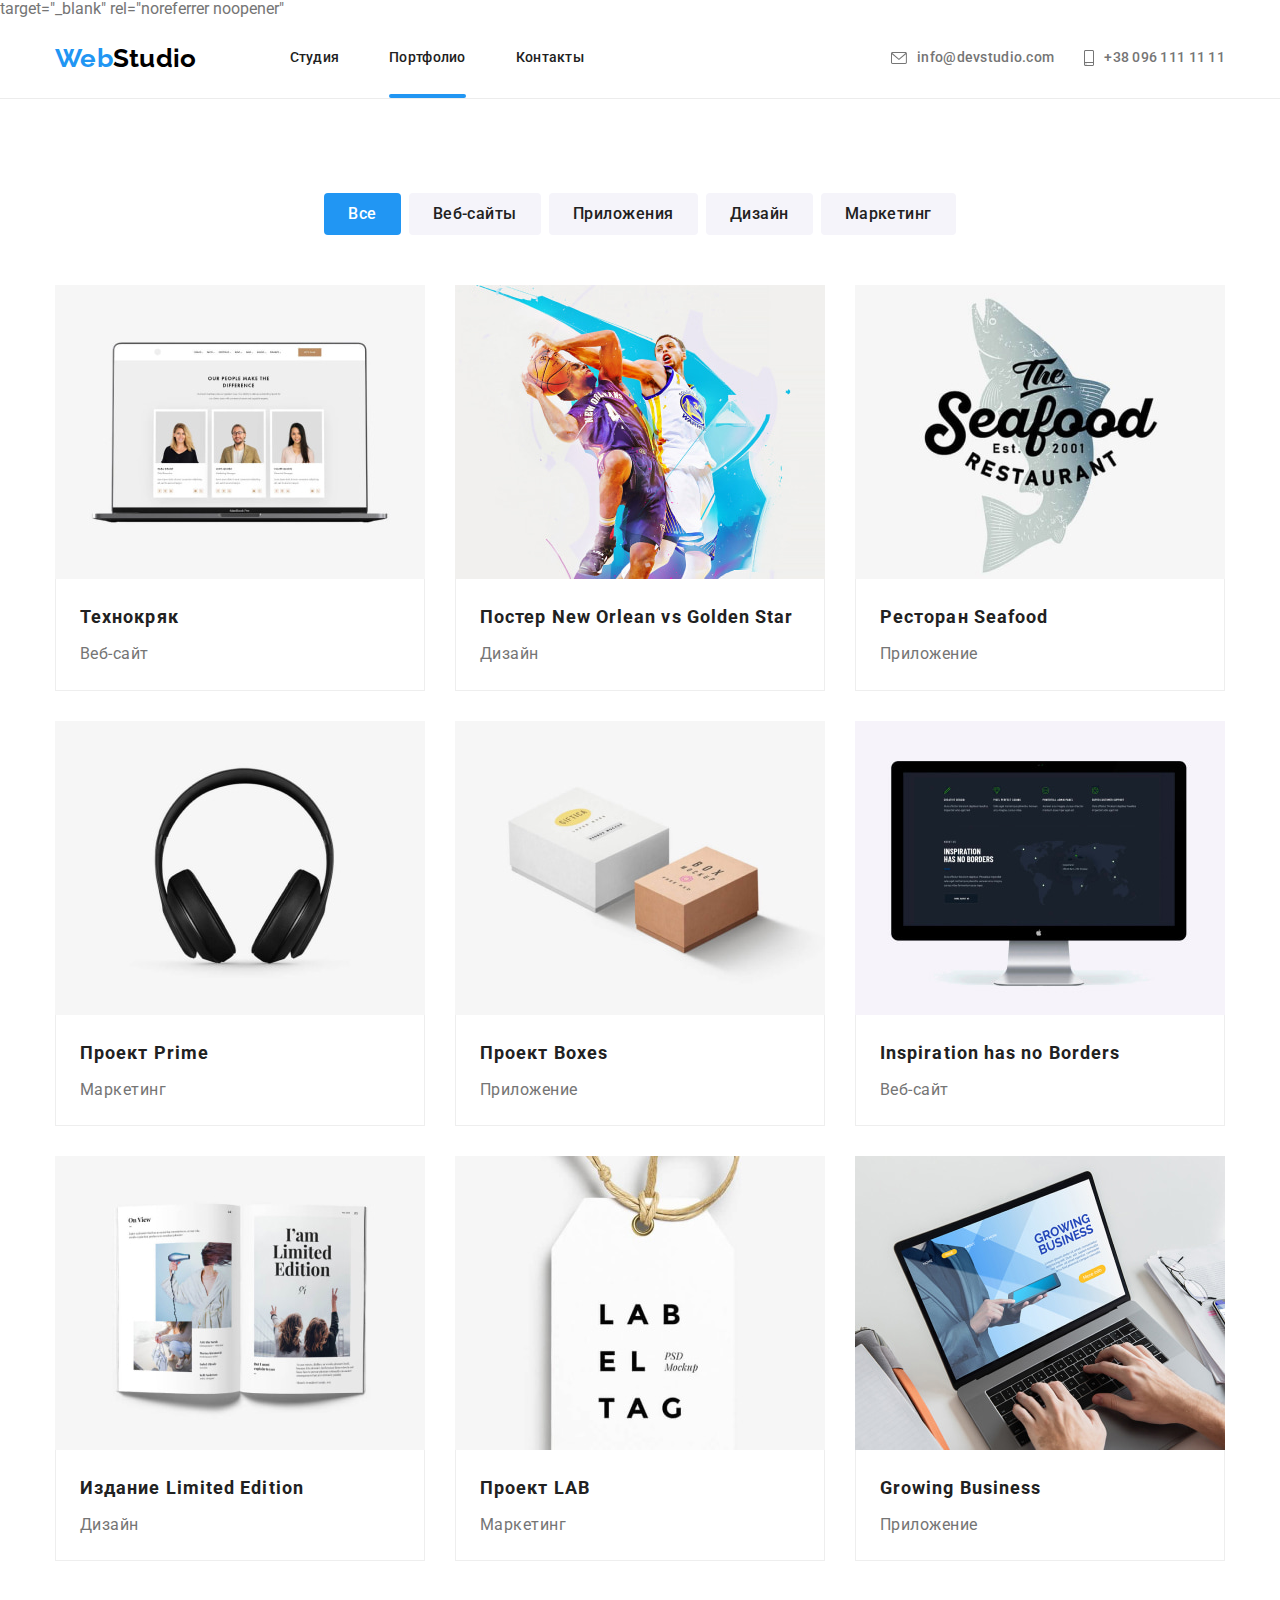
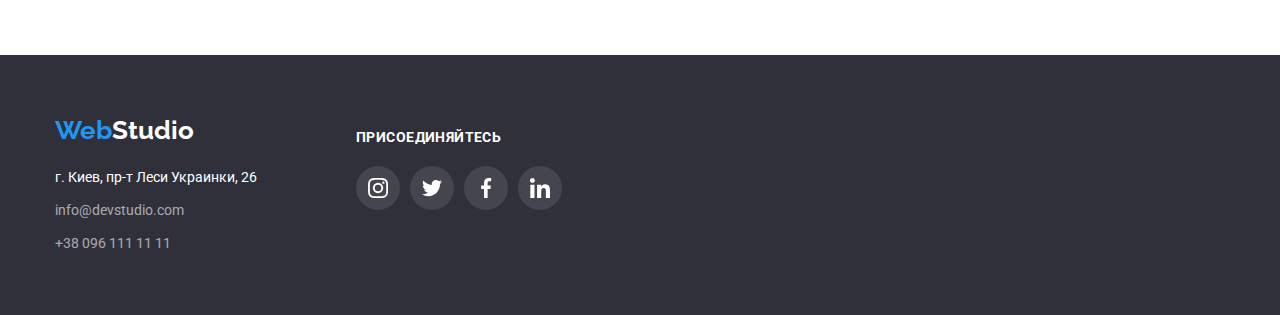
==== portfolio.html @ 1ba69fd7 "add materiall" ====
<!DOCTYPE html>
<html lang="ru">
target="_blank" rel="noreferrer noopener"

<head>
    <meta charset="UTF-8">
    <meta http-equiv="X-UA-Compatible" content="IE=edge">
    <meta name="viewport" content="width=device-width, initial-scale=1.0">
    <title>Portfolio</title>

    <link rel="preconnect" href="https://fonts.googleapis.com">
    <link rel="preconnect" href="https://fonts.gstatic.com" crossorigin>
    <link
        href="https://fonts.googleapis.com/css2?family=Raleway:wght@700&family=Roboto:wght@400;500;700;900&display=swap"
        rel="stylesheet">
    <link rel="stylesheet" href="https://cdnjs.cloudflare.com/ajax/libs/modern-normalize/1.1.0/modern-normalize.css"
        integrity="sha512-Y0MM+V6ymRKN2zStTqzQ227DWhhp4Mzdo6gnlRnuaNCbc+YN/ZH0sBCLTM4M0oSy9c9VKiCvd4Jk44aCLrNS5Q=="
        crossorigin="anonymous" referrerpolicy="no-referrer" />
    <link rel="stylesheet" href="./css/styles.css">
</head>

<body>

    <header class="head-site">
        <div class="head-cont container">
            <!-- section navigate -->
            <nav class="navigation">
                <a href="./index.html" lang="en" class="logo head-logo"><span class="web-logo">Web</span>Studio</a>
                <ul class="nav-list">
                    <li class="item"><a href="./index.html" class="nav-link">Студия</a></li>
                    <li class="item"><a href="./portfolio.html" class="nav-link current">Портфолио</a></li>
                    <li class="item"><a href="#" class="nav-link">Контакты</a></li>
                </ul>
            </nav>
            <ul class="connect">
                <li class="item">
                    <a href="mailto:info@devstudio.com" class="conn-link">
                        <svg class="i-email" width="16" height="12">
                            <use href="./images/icon.svg#icon-envelope"></use>
                        </svg>

                        info@devstudio.com
                    </a>
                </li>
                <li class="item">
                    <a href="tel:+380961111111" class="conn-link">
                        <svg class="i-smart" width="10" height="16">
                            <use href="./images/icon.svg#icon-smartphone"></use>
                        </svg>

                        +38 096 111 11 11
                    </a>
                </li>
            </ul>
        </div>
    </header>
    <main>
        <h1 class="visually-hidden">Портфолио WebStudio</h1>
        <!-- section filter button -->
        <section class="portfolio section">
            <div class="container">
                <h2 class="visually-hidden">Список наших услуг</h2>
                <ul class="filter">
                    <li class="filter-item"><button type="button" class="filter-button button btn-current">Все</button>
                    </li>
                    <li class="filter-item"><button type="button" class="filter-button button">Веб-сайты</button></li>
                    <li class="filter-item"><button type="button" class="filter-button button">Приложения</button></li>
                    <li class="filter-item"><button type="button" class="filter-button button">Дизайн</button></li>
                    <li class="filter-item"><button type="button" class="filter-button button">Маркетинг</button></li>
                </ul>

                <!-- section Portfolio -->

                <h2 class="visually-hidden">Наши работы</h2>
                <ul class="port-list">
                    <li class="port-item">
                        <a href="#" class="port-link">
                            <div class="port-text-position">
                                <img src="./images/portfolio1.jpg" alt="Ноутбук с карточками" width="370">
                                <p class="port-text-item">Ресурс предлагает комплексные предложения с разным уровнем
                                    функционала и сервисов. Все это позволит посетителю получить
                                    исчерпывающие сведения о компании или частном лице.</p>
                            </div>

                            <div class="port-wraper">
                                <h3 class="port-title">Технокряк</h3>
                                <p class="port-text">Веб-сайт</p>
                            </div>
                        </a>
                    </li>
                    <li class="port-item">
                        <a href="#" class="port-link">
                            <div class="port-text-position">
                                <img src="./images/portfolio2.jpg" alt="Баскетболисты" width="370">
                                <p class="port-text-item">Lorem ipsum dolor sit amet consectetur, adipisicing elit.
                                    Numquam quod inventore placeat atque, beatae dolores error ab non unde impedit
                                    corrupti laborum quaerat nisi quidem sint! Asperiores.</p>
                            </div>

                            <div class="port-wraper">
                                <h3 class="port-title">Постер New Orlean vs Golden Star</h3>
                                <p class="port-text">Дизайн</p>
                            </div>
                        </a>
                    </li>
                    <li class="port-item">
                        <a href="#" class="port-link">
                            <div class="port-text-position">
                                <img src="./images/portfolio3.jpg" alt="Логотип Ресторан Seafood" width="370">
                                <p class="port-text-item">Lorem ipsum dolor sit amet consectetur adipisicing elit.
                                    Voluptatum neque iste, quam possimus tempore ipsum laborum nisi repellendus ea
                                    maiores laudantium?</p>
                            </div>

                            <div class="port-wraper">
                                <h3 class="port-title">Ресторан Seafood</h3>
                                <p class="port-text">Приложение</p>
                            </div>
                        </a>
                    </li>
                    <li class="port-item">
                        <a href="#" class="port-link">
                            <div class="port-text-position">
                                <img src="./images/portfolio4.jpg" alt="Наушники" width="370">
                                <p class="port-text-item">Lorem ipsum dolor sit amet consectetur adipisicing elit.
                                    Repellendus nobis quia culpa, vero fugit nam delectus quasi suscipit aspernatur quo,
                                    iure at? In?</p>
                            </div>

                            <div class="port-wraper">
                                <h3 class="port-title">Проект Prime</h3>
                                <p class="port-text">Маркетинг</p>
                            </div>
                        </a>
                    </li>
                    <li class="port-item">
                        <a href="#" class="port-link">
                            <div class="port-text-position">
                                <img src="./images/portfolio5.jpg" alt="Коробки" width="370">
                                <p class="port-text-item">Lorem ipsum dolor sit, amet consectetur adipisicing elit.
                                    Labore perspiciatis perferendis beatae quidem eveniet asperiores..</p>
                            </div>

                            <div class="port-wraper">
                                <h3 class="port-title">Проект Boxes</h3>
                                <p class="port-text">Приложение</p>
                            </div>
                        </a>
                    </li>
                    <li class="port-item">
                        <a href="#" class="port-link">
                            <div class="port-text-position">
                                <img src="./images/portfolio6.jpg" alt="Монитор" width="370">
                                <p class="port-text-item">Lorem ipsum dolor sit amet consectetur adipisicing elit.
                                    Inventore doloribus modi debitis repellat eum, facilis reprehenderit, cupiditate
                                    illo est culpa, voluptate similique!</p>
                            </div>

                            <div class="port-wraper">
                                <h3 class="port-title">Inspiration has no Borders</h3>
                                <p class="port-text">Веб-сайт</p>
                            </div>
                        </a>
                    </li>
                    <li class="port-item">
                        <a href="#" class="port-link">
                            <div class="port-text-position">
                                <img src="./images/portfolio7.jpg" alt="Разворот журнала" width="370">
                                <p class="port-text-item">Lorem ipsum dolor, sit amet consectetur adipisicing elit.
                                    Incidunt molestiae porro ut numquam ea! Qui aut nulla dolorum eligendi eum?.</p>
                            </div>

                            <div class="port-wraper">
                                <h3 class="port-title">Издание Limited Edition</h3>
                                <p class="port-text">Дизайн</p>
                            </div>
                        </a>
                    </li>
                    <li class="port-item">
                        <a href="#" class="port-link">
                            <div class="port-text-position">
                                <img src="./images/portfolio8.jpg" alt="Ярлык с надписью " width="370">
                                <p class="port-text-item">Lorem, ipsum dolor sit amet consectetur adipisicing elit.
                                    Dolorum impedit aliquid officiis numquam magnam facere maiores eaque. Modi eum
                                    laborum dolores nam itaque tempora aspernatur.</p>
                            </div>

                            <div class="port-wraper">
                                <h3 class="port-title">Проект LAB</h3>
                                <p class="port-text">Маркетинг</p>
                            </div>
                        </a>
                    </li>
                    <li class="port-item">
                        <a href="#" class="port-link">
                            <div class="port-text-position">
                                <img src="./images/portfolio9.jpg" alt="Руки человека на клавиатуре ноутбука"
                                    width="370">
                                <p class="port-text-item">Lorem ipsum dolor sit amet consectetur adipisicing elit.
                                    Obcaecati, a quas dicta repudiandae consequuntur expedita possimus ratione eaque
                                    placeat deserunt sit repellat id dolore unde, provident fugiat, iusto quisquam illo!
                                </p>
                            </div>


                            <div class="port-wraper">
                                <h3 class="port-title">Growing Business</h3>
                                <p class="port-text">Приложение</p>
                            </div>
                        </a>
                    </li>
                </ul>
            </div>
        </section>
    </main>
    <footer class="footer">
        <div class="container">
            <!-- section contacts -->
            <div class="primary-fsection">
                <a href="./index.html" lang="en" class="logo footer-logo"><span class="web-logo">Web</span>Studio</a>
                <address class="address">
                    <ul class="footer-list">
                        <li class="footer-item"><a href="https://goo.gl/maps/28opbv9EyFsikmQ97" target="_blank"
                                rel="noreferrer noopener" class="footer-contacts"><span class="address-color">г. Киев,
                                    пр-т Леси Украинки, 26</span></a></li>
                        <li class="footer-item"><a href="mailto:info@devstudio.com"
                                class="footer-contacts">info@devstudio.com</a></li>
                        <li class="footer-item"><a href="tel:+380961111111" class="footer-contacts">+38 096 111 11
                                11</a>
                        </li>
                    </ul>
                </address>
            </div>
            <div class="second-fsection">
                <h2 class="footer-title">присоединяйтесь</h2>
                <ul class="footer-social">
                    <li class="fsocial-list">
                        <a href="https://www.instagram.com" target="_blank" rel="noreferrer noopener"
                            class="fsocial-link">
                            <svg class="fsocial-icon" width="20" height="20">
                                <use href="./images/icon.svg#icon-instagram-2"></use>
                            </svg>
                        </a>
                    </li>
                    <li class="fsocial-list">
                        <a href="https://twitter.com" target="_blank" rel="noreferrer noopener" class="fsocial-link">
                            <svg class="fsocial-icon" width="20" height="20">
                                <use href="./images/icon.svg#icon-twitter-1"></use>
                            </svg>
                        </a>
                    </li>
                    <li class="fsocial-list">
                        <a href="https://www.facebook.com/" target="_blank" rel="noreferrer noopener"
                            class="fsocial-link">
                            <svg class="fsocial-icon" width="20" height="20">
                                <use href="./images/icon.svg#icon-facebook-1"></use>
                            </svg>
                        </a>
                    </li>
                    <li class="fsocial-list">
                        <a href="https://linkedin.com" target="_blank" rel="noreferrer noopener" class="fsocial-link">
                            <svg class="fsocial-icon" width="20" height="20">
                                <use href="./images/icon.svg#icon-linkedin-1"></use>
                            </svg>
                        </a>
                    </li>
                </ul>
            </div>
        </div>
    </footer>
    <script src="./js/modal.js"></script>
</body>

</html>
---- css/styles.css ----
:root {
  --logo-text-font: 'Raleway', sans-serif;
  --primary-font: 'Roboto', sans-serif;

  --primary-letter-spacing: 0.03em;

  --portfolio-bgc-hover: rgba(33, 150, 243, 0.9);
  --nohover-navlink-color: #212121;
  --hover-cont-link: #2196f3;
  --primary-text-color: #757575;
  --communication-color: rgba(255, 255, 255, 0.6);
  --button-text-color: #ffffff;
  --title-text-color: #212121;
  --accent-bg-color: #ffffff;
  --hero-bg-color: #c4c4c4;

  --team-section-bgcolor: #f5f4fa;
  --team-social-link: #afb1b8;
  --team-social-link-hover: #ffffff;
  --team-soc-bg-hover: #2196f3;

  --customers-color: #afb1b8;
  --customers-hover-color: #2196f3;

  --footer-title: #ffffff;
  --fsocial-icon-color: #ffffff;
  --fsocial-link-hover: #2196f3;
  --text-color-white: #ffffff;

  --backdrop-bgc: rgba(0, 0, 0, 0.2);
  --white-bgc: #ffffff;

  --card-set-gap: 30px;

  --animation-transition: 250ms cubic-bezier(0.4, 0, 0.2, 1);
}
/* Глобальные стили */
h1,
h2,
h3,
h4,
h5,
h6,
p,
ul {
  margin: 0;
  padding: 0;
}
img {
  display: block;
  max-width: 100%;
}
body {
  background-color: var(--accent-bg-color);
  font-family: var(--primary-font);
  color: var(--primary-text-color);
}
a {
  text-decoration: none;
}
li {
  list-style: none;
}
.title-section {
  font-weight: 700;
  font-size: 36px;
  line-height: 1.17;
  text-align: center;
  letter-spacing: var(--primary-letter-spacing);
}
.button {
  font-family: inherit;
  cursor: pointer;
  border-color: transparent;
  border-radius: 4px;
}
.container {
  width: 1200px;
  margin: 0 auto;

  padding-left: 15px;
  padding-right: 15px;
}
.section {
  padding-top: 94px;
  padding-bottom: 94px;
}
/* :hover,
:focus {
  transition: var(--animation-transition);
} */

/* Скрытый заголовок h2 */
.visually-hidden {
  position: absolute;
  width: 1px;
  height: 1px;
  margin: -1px;
  border: 0;
  padding: 0;

  white-space: nowrap;
  clip-path: inset(100%);
  clip: rect(0 0 0 0);
  overflow: hidden;
}
/* Подсвечивание текущей страницы */
.current:visited {
  color: var(--hover-cont-link);
}

/* Стили шапки */
.head-site {
  font-weight: 500;
  font-size: 14px;
  line-height: 1.14;
  letter-spacing: 0.02em;
  border-bottom: 1px solid #ececec;
}
.head-cont {
  min-height: 80px;
  display: flex;
  justify-content: space-between;
  align-items: center;
}
/* Лого */
.logo {
  font-family: var(--logo-text-font);
  font-weight: 700;
  font-size: 26px;
  line-height: 1.19;
}
.web-logo {
  color: #2196f3;
}
.head-logo {
  color: #000000;
}
.footer-logo {
  color: #ffffff;
}
/* Секция навигации */
.navigation {
  display: flex;
  align-items: center;
}
.nav-list {
  display: flex;
  margin-left: 93px;
}
.nav-list .item + .item {
  margin-left: 50px;
}

.nav-link {
  display: block;
  padding-top: 32px;
  padding-bottom: 32px;
  font-weight: 500;
  font-size: 14px;
  line-height: 1.14;
  letter-spacing: 0.02em;
  color: var(--nohover-navlink-color);
  transition: color var(--animation-transition);
}

.nav-link:hover,
.nav-link:focus {
  color: var(--hover-cont-link);
  transition: color var(--animation-transition);
}
.item {
  position: relative;
}
.nav-link.current::after {
  position: absolute;
  content: '';
  display: block;
  left: 0;
  bottom: 0;
  width: 100%;
  height: 4px;
  background-color: var(--hover-cont-link);
  border-radius: 2px;
}
/* Обратная связь с разработчиками */
.connect {
  display: flex;
}
.connect .item + .item {
  margin-left: 30px;
}
.conn-link {
  display: flex;
  align-items: center;
  padding-top: 32px;
  padding-bottom: 32px;
  color: var(--primary-text-color);
  transition: color var(--animation-transition);
}
.conn-link:hover,
.conn-link:focus {
  color: var(--hover-cont-link);
  transition: color var(--animation-transition);
}
.i-email,
.i-smart {
  fill: currentColor;
  margin-right: 10px;
}
/* Секция подвал сайта */
.footer {
  background-color: #2f303a;
  padding-top: 60px;
  padding-bottom: 60px;
}
.footer .container {
  display: flex;
}
.address {
  font-style: normal;
  font-size: 14px;
  line-height: 1.71;
  color: #ffffff;
  margin-top: 20px;
}
.address-color {
  color: #ffffff;
}
.footer-item + .footer-item {
  margin-top: 9px;
}
.footer-contacts {
  color: var(--communication-color);
  transition: color var(--animation-transition);
}
.footer-contacts:hover,
.footer-contacts:focus {
  color: var(--hover-cont-link);
  transition: color var(--animation-transition);
}
.address-color:hover,
.address-color:focus {
  color: var(--hover-cont-link);
  transition: color var(--animation-transition);
}
.primary-fsection {
  min-width: 231px;
}
.second-fsection {
  margin-left: 70px;
  padding-top: 15px;
}
.footer-title {
  font-family: var(--primary-font);
  font-weight: 700;
  font-size: 14px;
  line-height: 1.14;
  letter-spacing: var(--primary-letter-spacing);
  text-transform: uppercase;
  color: var(--footer-title);
  margin-bottom: 20px;
}

.footer-social {
  display: flex;
}
.fsocial-list:nth-child(n + 2) {
  margin-left: 10px;
}
.fsocial-link {
  display: flex;
  align-items: center;
  justify-content: center;
  width: 44px;
  height: 44px;
  border-radius: 50%;
  background: rgba(255, 255, 255, 0.1);
  transition: background var(--animation-transition);
}
.fsocial-icon {
  fill: var(--fsocial-icon-color);
}
.fsocial-link:hover,
.fsocial-link:focus {
  background: var(--fsocial-link-hover);
  transition: background var(--animation-transition);
}
/* Модальное окно */
.hero.overlay {
  position: relative;
}
.backdrop {
  position: fixed;
  left: 0;
  top: 0;
  width: 100%;
  height: 100%;
  transition: opacity var(--animation-transition), visibility var(--animation-transition);
  background: var(--backdrop-bgc);
}
.is-hidden {
  visibility: hidden;
  opacity: 0;
  pointer-events: none;
}
.modal {
  position: absolute;
  top: 50%;
  left: 50%;
  transform: translate(-50%, -50%);
  width: 528px;
  height: 581px;
  background: var(--white-bgc);
  box-shadow: 0px 1px 3px rgba(0, 0, 0, 0.12), 0px 1px 1px rgba(0, 0, 0, 0.14),
    0px 2px 1px rgba(0, 0, 0, 0.2);
  border-radius: 4px;
}
.closes {
  position: absolute;
  top: 8px;
  right: 8px;
  display: flex;
  align-items: center;
  justify-content: center;
  width: 30px;
  height: 30px;
  border: 1px solid rgba(0, 0, 0, 0.1);
  border-radius: 50%;
  background: transparent;
  cursor: pointer;
}
.modal-close {
  height: 11px;
  width: 11px;
}

/* Стили отдельных страниц */
/* Секция страницы WebStudio */
/* Секция hero с заказом услуг */
.hero {
  margin: 0 auto;
  max-height: 600px;
  max-width: 1600px;
  padding-top: 200px;
  padding-bottom: 200px;
}
.hero.overlay {
  background-position: center;
  background-size: cover;
  background-repeat: no-repeat;
  background-image: linear-gradient(to right, rgba(47, 48, 58, 0.4), rgba(47, 48, 58, 0.4)),
    url(../images/Hero.jpg);
  background-color: var(--hero-bg-color);
}
.hero .container {
  width: 696px;
  text-align: center;
}

.hero-title {
  text-transform: uppercase;
  font-weight: 900;
  font-size: 44px;
  line-height: 1.36;
  color: #ffffff;
  text-align: center;
}
.primary-button {
  padding: 10px 32px;
  margin-left: auto;
  margin-right: auto;
  margin-top: 30px;
  background: #2196f3;
  font-weight: 700;
  font-size: 16px;
  line-height: 1.9;
  color: var(--button-text-color);
  box-shadow: 0px 3px 1px rgba(0, 0, 0, 0.1), 0px 1px 2px rgba(0, 0, 0, 0.08),
    0px 2px 2px rgba(0, 0, 0, 0.12);
  transition: background var(--animation-transition);
}
.primary-button:hover,
.primary-button:focus {
  background: #188ce8;
  transition: background var(--animation-transition);
}

/* Секция как мы работаем*/
.about.section {
  padding-bottom: 0px;
}
.about-list {
  display: flex;
}
.about-item {
  width: 270px;
}
.about-item + .about-item {
  margin-left: 30px;
}
.about-svg {
  display: flex;
  min-width: 270px;
  min-height: 120px;
  justify-content: center;
  align-items: center;
  background-color: #f5f4fa;
  margin-bottom: 30px;
}
.about-title {
  font-weight: 700;
  font-size: 14px;
  line-height: 1.14;
  letter-spacing: var(--primary-letter-spacing);
  text-transform: uppercase;
  color: var(--title-text-color);
  margin-bottom: 10px;
}
.about-text {
  font-size: 14px;
  line-height: 1.71;
}
/* Секция Чем Мы занимаемся */
/* .service .container {
  text-align: center;
} */
.service-title {
  color: var(--title-text-color);
  margin-bottom: 50px;
}
.service-list {
  display: flex;
}
.service-item + .service-item {
  margin-left: 30px;
}
.service-card {
  position: relative;
}
.position-servise-text {
  position: absolute;
  left: 0;
  bottom: 0;

  display: flex;
  width: 100%;
  padding-top: 27px;
  padding-bottom: 27px;
  justify-content: center;
  align-items: center;
  color: #ffffff;
  background-color: rgba(47, 48, 58, 0.8);
}
.servise-text {
  font-weight: 700;
  font-size: 14px;
  line-height: 1.14;
  text-align: center;
  letter-spacing: var(--primary-letter-spacing);
  text-transform: uppercase;
}
/* Секция Наша команда */
.team {
  text-align: center;
  background-color: var(--team-section-bgcolor);
}
.team-title {
  margin-bottom: 50px;
  color: var(--title-text-color);
}
.team-list {
  display: flex;
}
.team-item {
  background: #ffffff;
  box-shadow: 0px 1px 3px rgba(0, 0, 0, 0.12), 0px 1px 1px rgba(0, 0, 0, 0.14),
    0px 2px 1px rgba(0, 0, 0, 0.2);
  border-radius: 0px 0px 4px 4px;
}
.team-item + .team-item {
  margin-left: 30px;
}
.team-wraper {
  padding-top: 30px;
  padding-bottom: 30px;
}
.team-name {
  font-weight: 500;
  font-size: 16px;
  line-height: 1.19;
  letter-spacing: var(--primary-letter-spacing);
  color: var(--title-text-color);
}
.team-prof {
  font-size: 16px;
  line-height: 1.19;
  text-align: center;
  letter-spacing: var(--primary-letter-spacing);
  margin-top: 10px;
}
/* Team social link */
.team-icon {
  display: flex;
  justify-content: center;
  margin-top: 16px;
}

.icon-list:nth-child(n + 2) {
  margin-left: 10px;
}

.team-link {
  display: flex;
  align-items: center;
  justify-content: center;
  width: 44px;
  height: 44px;
  border-radius: 50%;
  color: var(--team-social-link);
  transition: color var(--animation-transition), background var(--animation-transition);
}

.team-link:hover,
.team-link:focus {
  background-color: var(--team-soc-bg-hover);
  color: var(--team-social-link-hover);
  transition: color var(--animation-transition), background var(--animation-transition);
}
.team-social-icon {
  fill: currentColor;
}
/* секция Постоянные клиенты */
.customers-title {
  margin-bottom: 50px;
  color: var(--title-text-color);
}
.customers-list {
  display: flex;
}
/* .customers-item {

} */
.customers-item:nth-child(n + 2) {
  margin-left: var(--card-set-gap);
}
.customers-link {
  display: flex;
  align-items: center;
  justify-content: center;
  width: 170px;
  height: 92px;
  border: 1px solid var(--customers-color);
  border-radius: 4px;
  color: var(--customers-color);
  transition: color var(--animation-transition), border var(--animation-transition);
}

.customers-link:hover,
.customers-link:focus {
  border: 1px solid var(--customers-hover-color);
  color: var(--customers-hover-color);
  transition: color var(--animation-transition), border var(--animation-transition);
}
.customers-svg {
  width: 106px;
  height: 60px;
  fill: currentColor;
}

/* Секция страницы Portfolio */
/* Основной контент страницы */
/* Навигация по проектам */

.filter {
  display: flex;
  align-items: center;
  justify-content: center;
  margin-bottom: 50px;
}
.filter-item + .filter-item {
  margin-left: 8px;
}

.filter-button {
  font-weight: 500;
  font-size: 16px;
  line-height: 1.63;
  text-align: center;
  letter-spacing: var(--primary-letter-spacing);
  color: var(--title-text-color);
  background-color: #f5f4fa;
  padding: 6px 22px;
  transition: box-shadow var(--animation-transition), background-color var(--animation-transition),
    color var(--animation-transition);
}
.btn-current {
  color: var(--button-text-color);
  background-color: #2196f3;
}
.filter-button:hover,
.filter-button:focus {
  color: var(--button-text-color);
  background-color: #2196f3;
  box-shadow: 0px 3px 1px rgba(0, 0, 0, 0.1), 0px 1px 2px rgba(0, 0, 0, 0.08),
    0px 2px 2px rgba(0, 0, 0, 0.12);
  transition: box-shadow var(--animation-transition), background-color var(--animation-transition),
    color var(--animation-transition);
}
/* Секция Наши проекты */
.port-list {
  display: flex;
  flex-wrap: wrap;
  margin-left: calc(-1 * var(--card-set-gap));
  margin-bottom: calc(-1 * var(--card-set-gap));
}
.port-link {
  margin-left: var(--card-set-gap);
  margin-bottom: var(--card-set-gap);
  flex-basis: calc(100% / 3 - var(--card-set-gap));
  cursor: pointer;

  display: block;
  transition: box-shadow var(--animation-transition);
}
.port-link:hover,
.port-link:focus {
  box-shadow: 0px 1px 1px rgba(0, 0, 0, 0.12), 0px 4px 4px rgba(0, 0, 0, 0.06),
    1px 4px 6px rgba(0, 0, 0, 0.16);
  transition: box-shadow var(--animation-transition);
}

.port-title {
  font-weight: 700;
  font-size: 18px;
  line-height: 2;
  letter-spacing: 0.06em;
  color: var(--title-text-color);
}
.port-text {
  margin-top: 4px;
  font-size: 16px;
  line-height: 1.88;
  letter-spacing: var(--primary-letter-spacing);
  color: var(--primary-text-color);
}
.port-wraper {
  border-right: 1px solid #eeeeee;
  border-bottom: 1px solid #eeeeee;
  border-left: 1px solid #eeeeee;
  padding: 20px 24px;
}
.port-link:hover .port-text-item,
.port-link:focus .port-text-item {
  opacity: 1;
  transform: translateY(0);
}
.port-text-position {
  position: relative;
  overflow: hidden;
}
.port-text-item {
  display: block;
  width: 100%;
  height: 100%;
  overflow: auto;
  padding-top: 63px;
  padding-right: 24px;
  padding-bottom: 63px;
  padding-left: 24px;

  position: absolute;
  top: 0;
  left: 0;
  transform: translateY(100%);
  transition: transform var(--animation-transition), opacity var(--animation-transition);

  background-color: var(--portfolio-bgc-hover);
  font-size: 18px;
  line-height: 1.56;
  letter-spacing: var(--primary-letter-spacing);
  color: var(--text-color-white);
  opacity: 0;
}
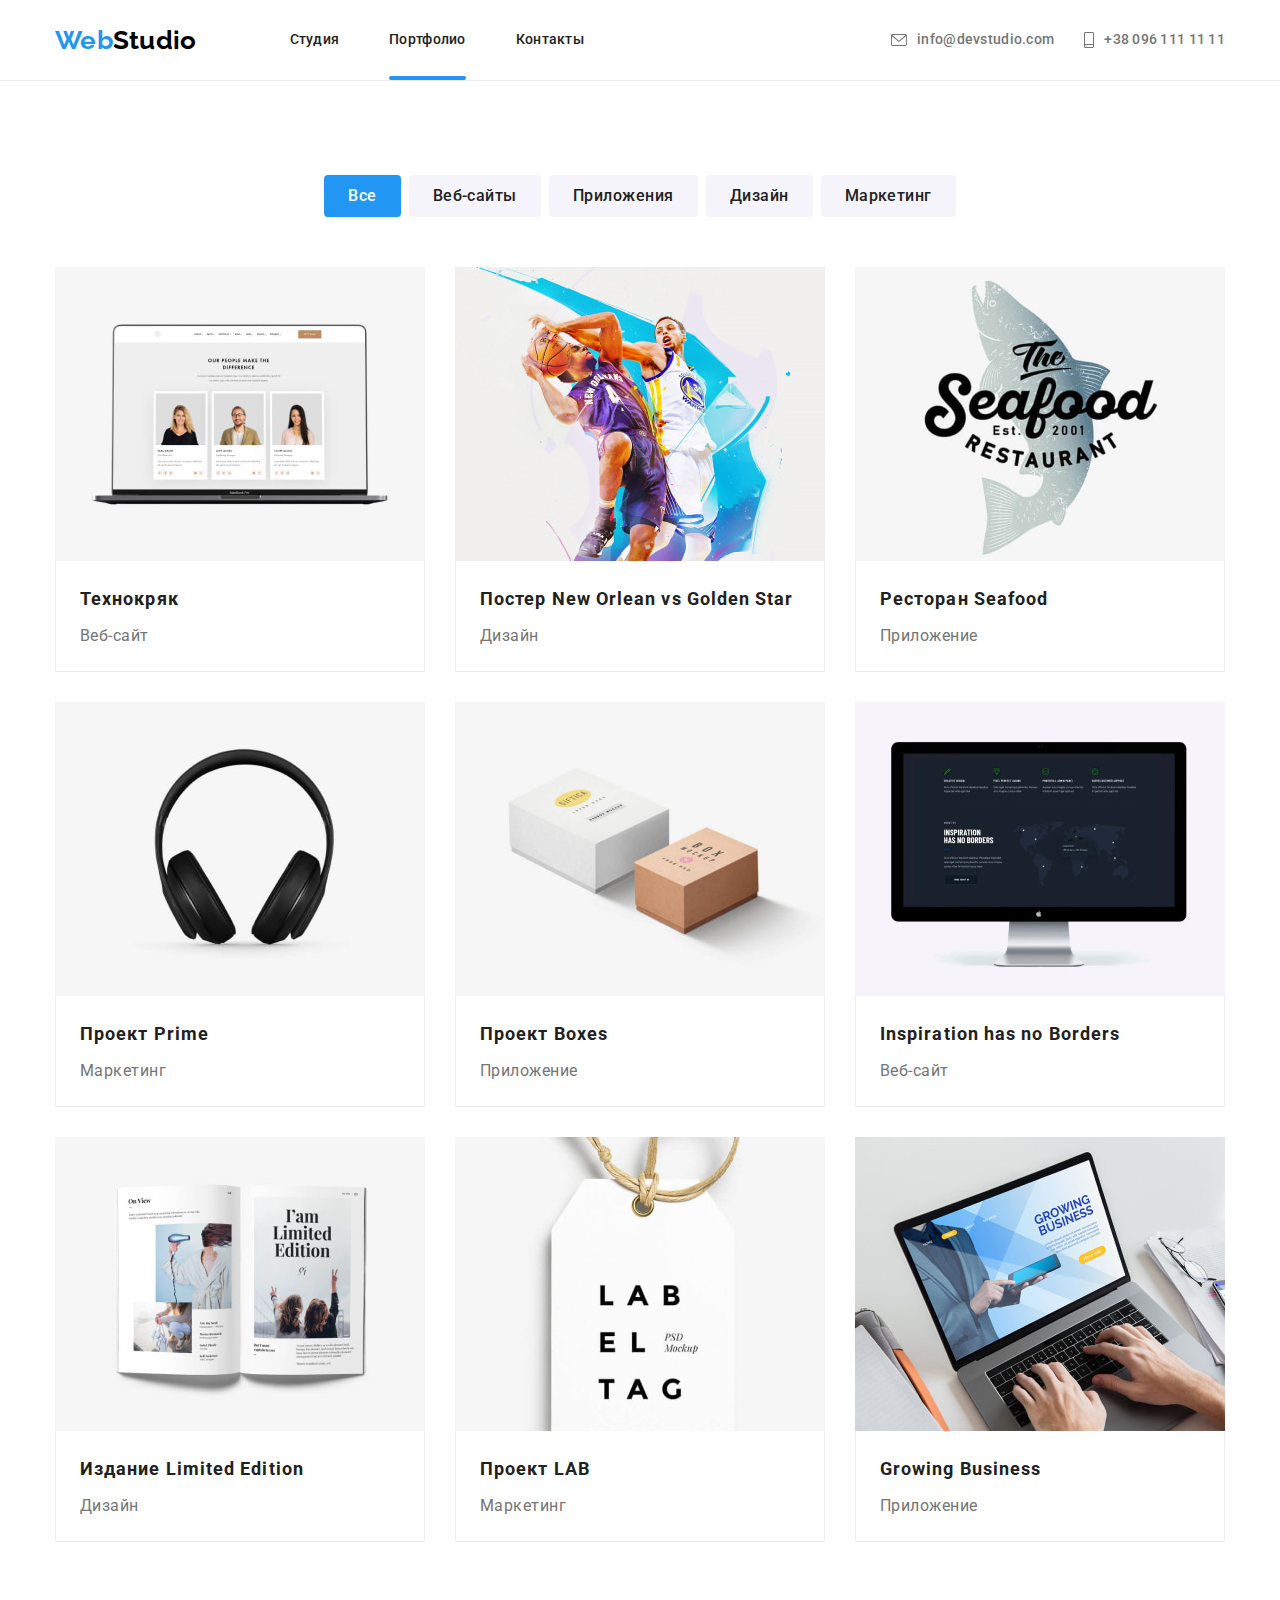
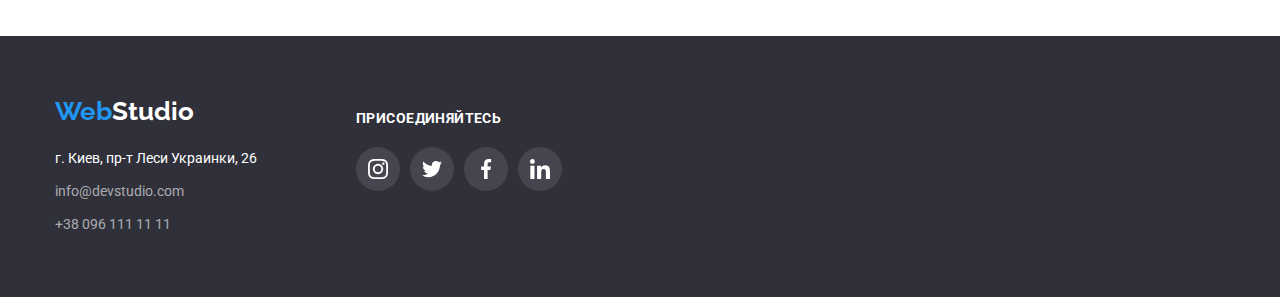
==== commit 6737d70d: "Update portfolio.html" ====
--- a/portfolio.html
+++ b/portfolio.html
@@ -1,6 +1,5 @@
 <!DOCTYPE html>
 <html lang="ru">
-target="_blank" rel="noreferrer noopener"
 
 <head>
     <meta charset="UTF-8">
--- a/css/styles.css
+++ b/css/styles.css
@@ -32,7 +32,7 @@
 
   --card-set-gap: 30px;
 
-  --animation-transition: 250ms cubic-bezier(0.4, 0, 0.2, 1);
+  --animation-transition: 1250ms cubic-bezier(0.4, 0, 0.2, 1);
 }
 /* Глобальные стили */
 h1,
@@ -167,7 +167,7 @@
 .nav-link:hover,
 .nav-link:focus {
   color: var(--hover-cont-link);
-  transition: color var(--animation-transition);
+  /* transition: color var(--animation-transition); */
 }
 .item {
   position: relative;
@@ -201,7 +201,7 @@
 .conn-link:hover,
 .conn-link:focus {
   color: var(--hover-cont-link);
-  transition: color var(--animation-transition);
+  /* transition: color var(--animation-transition); */
 }
 .i-email,
 .i-smart {
@@ -226,6 +226,7 @@
 }
 .address-color {
   color: #ffffff;
+  transition: color var(--animation-transition);
 }
 .footer-item + .footer-item {
   margin-top: 9px;
@@ -237,12 +238,12 @@
 .footer-contacts:hover,
 .footer-contacts:focus {
   color: var(--hover-cont-link);
-  transition: color var(--animation-transition);
+  /* transition: color var(--animation-transition); */
 }
 .address-color:hover,
 .address-color:focus {
   color: var(--hover-cont-link);
-  transition: color var(--animation-transition);
+  /* transition: color var(--animation-transition); */
 }
 .primary-fsection {
   min-width: 231px;
@@ -284,12 +285,12 @@
 .fsocial-link:hover,
 .fsocial-link:focus {
   background: var(--fsocial-link-hover);
-  transition: background var(--animation-transition);
+  /* transition: background var(--animation-transition); */
 }
 /* Модальное окно */
-.hero.overlay {
+/* .hero.overlay {
   position: relative;
-}
+} */
 .backdrop {
   position: fixed;
   left: 0;
@@ -311,7 +312,7 @@
   transform: translate(-50%, -50%);
   width: 528px;
   height: 581px;
-  background: var(--white-bgc);
+  background-color: var(--white-bgc);
   box-shadow: 0px 1px 3px rgba(0, 0, 0, 0.12), 0px 1px 1px rgba(0, 0, 0, 0.14),
     0px 2px 1px rgba(0, 0, 0, 0.2);
   border-radius: 4px;
@@ -383,7 +384,7 @@
 .primary-button:hover,
 .primary-button:focus {
   background: #188ce8;
-  transition: background var(--animation-transition);
+  /* transition: background var(--animation-transition); */
 }
 
 /* Секция как мы работаем*/
@@ -431,12 +432,14 @@
 }
 .service-list {
   display: flex;
+  /* justify-content: space-evenly; */
 }
 .service-item + .service-item {
   margin-left: 30px;
 }
 .service-card {
   position: relative;
+  /* z-index: -1; */
 }
 .position-servise-text {
   position: absolute;
@@ -525,7 +528,7 @@
 .team-link:focus {
   background-color: var(--team-soc-bg-hover);
   color: var(--team-social-link-hover);
-  transition: color var(--animation-transition), background var(--animation-transition);
+  /* transition: color var(--animation-transition), background var(--animation-transition); */
 }
 .team-social-icon {
   fill: currentColor;
@@ -560,7 +563,7 @@
 .customers-link:focus {
   border: 1px solid var(--customers-hover-color);
   color: var(--customers-hover-color);
-  transition: color var(--animation-transition), border var(--animation-transition);
+  /* transition: color var(--animation-transition), border var(--animation-transition); */
 }
 .customers-svg {
   width: 106px;
@@ -604,8 +607,8 @@
   background-color: #2196f3;
   box-shadow: 0px 3px 1px rgba(0, 0, 0, 0.1), 0px 1px 2px rgba(0, 0, 0, 0.08),
     0px 2px 2px rgba(0, 0, 0, 0.12);
-  transition: box-shadow var(--animation-transition), background-color var(--animation-transition),
-    color var(--animation-transition);
+  /* transition: box-shadow var(--animation-transition), background-color var(--animation-transition),
+    color var(--animation-transition); */
 }
 /* Секция Наши проекты */
 .port-list {
@@ -627,7 +630,7 @@
 .port-link:focus {
   box-shadow: 0px 1px 1px rgba(0, 0, 0, 0.12), 0px 4px 4px rgba(0, 0, 0, 0.06),
     1px 4px 6px rgba(0, 0, 0, 0.16);
-  transition: box-shadow var(--animation-transition);
+  /* transition: box-shadow var(--animation-transition); */
 }
 
 .port-title {
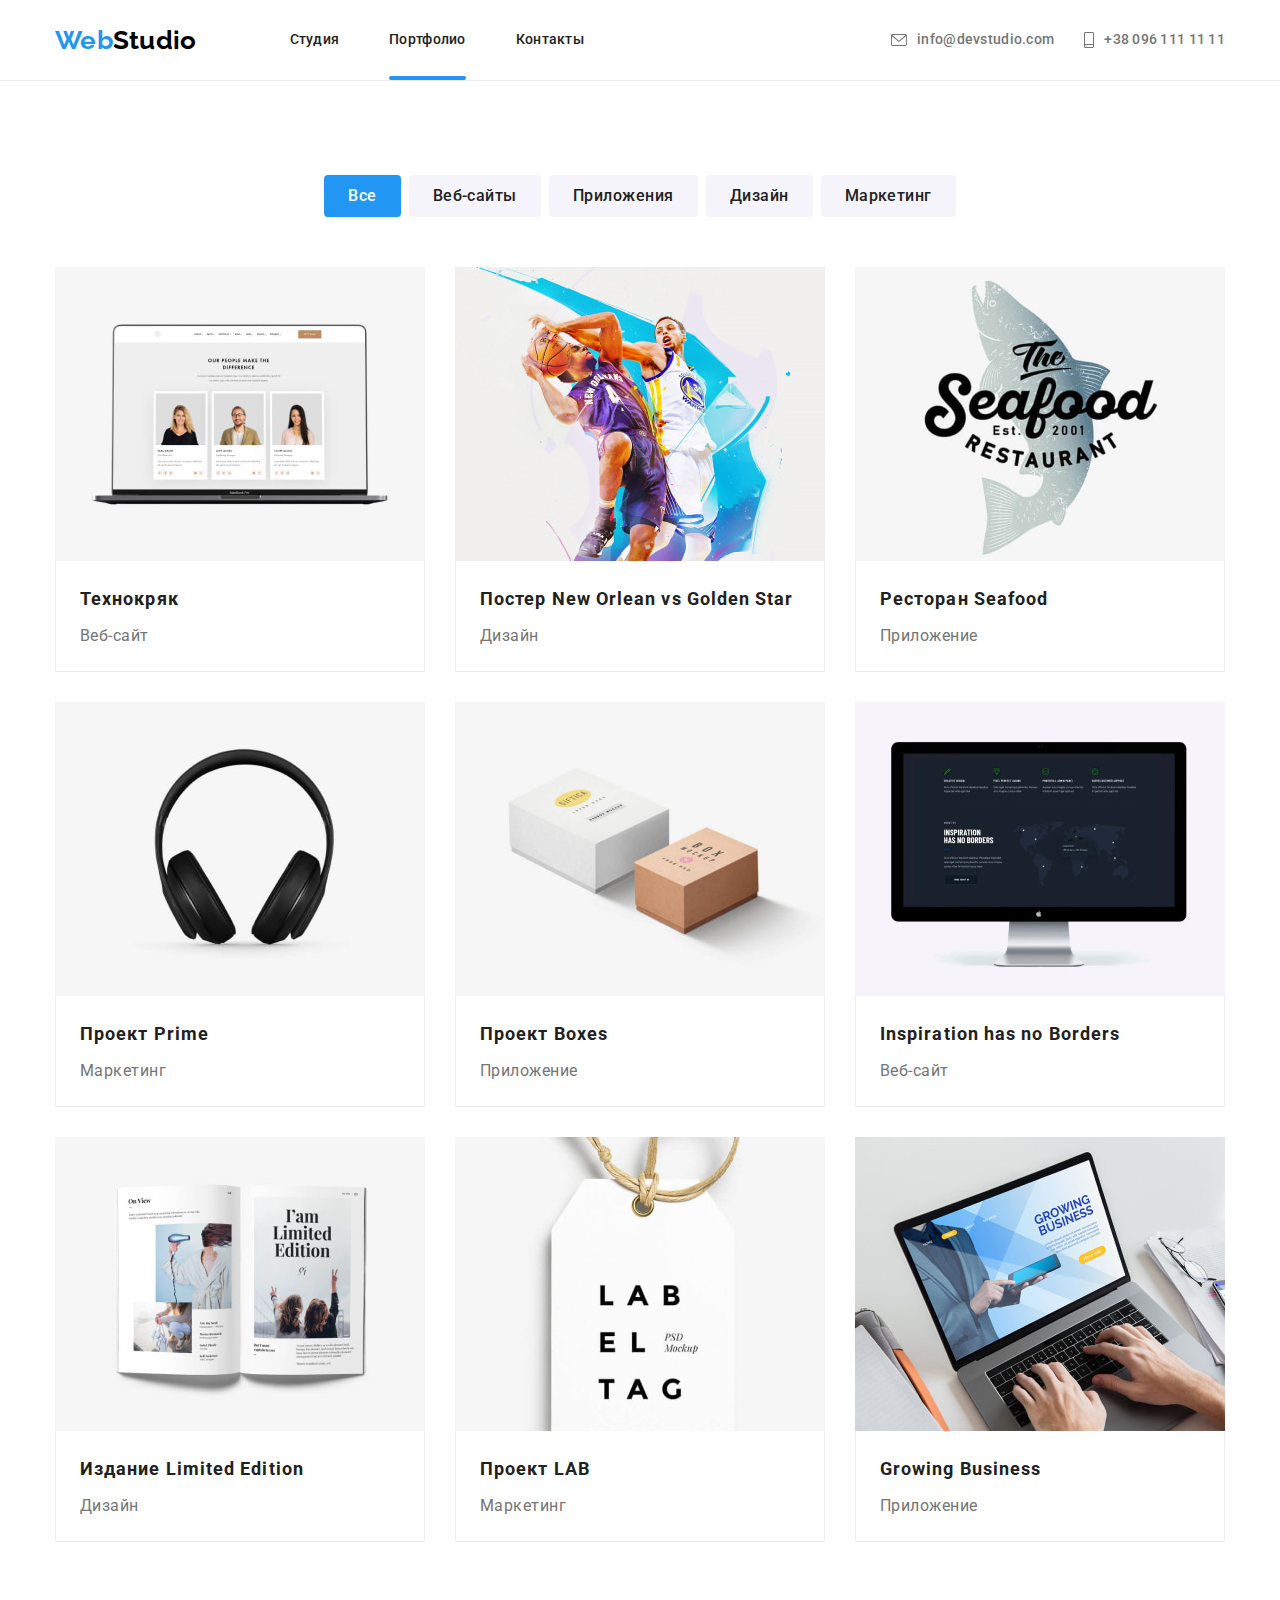
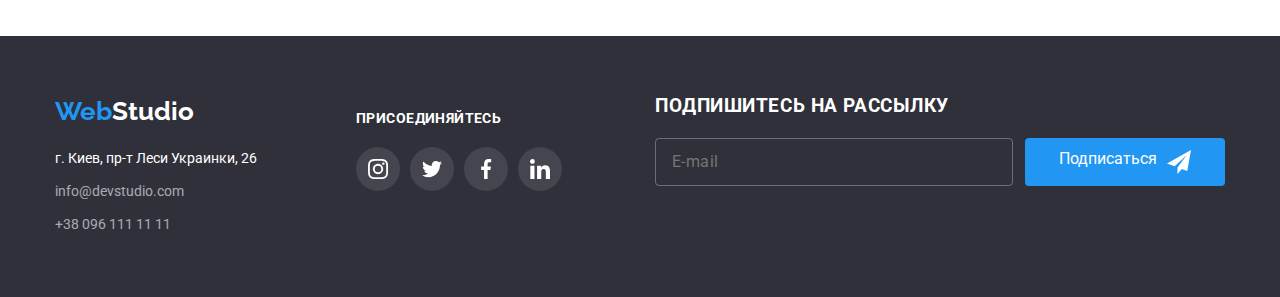
==== commit 22369659: "add form" ====
--- a/portfolio.html
+++ b/portfolio.html
@@ -265,6 +265,20 @@
                     </li>
                 </ul>
             </div>
+            <div class="container-subscription">
+                <h3 class="form-title">Подпишитесь на рассылку</h3>
+                <form class="footer-form">
+                    <input type="email" name="email" autocomplete="on" placeholder="E-mail"
+                        class="footer-email-input" />
+
+                    <button type="submit" class="button footer-btn-subscrib">
+                        Подписаться
+                        <svg class="icon-subscribe" width="24" height="24">
+                            <use href="./images/icon.svg#icon-subscribe"></use>
+                        </svg>
+                    </button>
+                </form>
+            </div>
         </div>
     </footer>
     <script src="./js/modal.js"></script>
--- a/css/styles.css
+++ b/css/styles.css
@@ -26,13 +26,18 @@
   --fsocial-icon-color: #ffffff;
   --fsocial-link-hover: #2196f3;
   --text-color-white: #ffffff;
+  --social-link-fill: #ffffff;
 
   --backdrop-bgc: rgba(0, 0, 0, 0.2);
   --white-bgc: #ffffff;
+  --blue-bgc: #2196f3;
+
+  --form-order-focus-fill: #2196f3;
+  --border-form-color: #2196f3;
 
   --card-set-gap: 30px;
 
-  --animation-transition: 1250ms cubic-bezier(0.4, 0, 0.2, 1);
+  --animation-transition: 250ms cubic-bezier(0.4, 0, 0.2, 1);
 }
 /* Глобальные стили */
 h1,
@@ -73,6 +78,8 @@
   cursor: pointer;
   border-color: transparent;
   border-radius: 4px;
+  color: var(--button-text-color);
+  background-color: var(--blue-bgc);
 }
 .container {
   width: 1200px;
@@ -167,7 +174,6 @@
 .nav-link:hover,
 .nav-link:focus {
   color: var(--hover-cont-link);
-  /* transition: color var(--animation-transition); */
 }
 .item {
   position: relative;
@@ -201,7 +207,6 @@
 .conn-link:hover,
 .conn-link:focus {
   color: var(--hover-cont-link);
-  /* transition: color var(--animation-transition); */
 }
 .i-email,
 .i-smart {
@@ -238,12 +243,10 @@
 .footer-contacts:hover,
 .footer-contacts:focus {
   color: var(--hover-cont-link);
-  /* transition: color var(--animation-transition); */
 }
 .address-color:hover,
 .address-color:focus {
   color: var(--hover-cont-link);
-  /* transition: color var(--animation-transition); */
 }
 .primary-fsection {
   min-width: 231px;
@@ -285,58 +288,278 @@
 .fsocial-link:hover,
 .fsocial-link:focus {
   background: var(--fsocial-link-hover);
-  /* transition: background var(--animation-transition); */
-}
-/* Модальное окно */
-/* .hero.overlay {
-  position: relative;
-} */
+}
+
+/* Footer Форма подписки */
+/* Footer Форма подписки */
+.container-subscription {
+  margin-left: 93px;
+}
+.form-title {
+  margin-bottom: 20px;
+
+  text-transform: uppercase;
+  letter-spacing: var(--primary-letter-spacing);
+  color: var(--text-color-white);
+}
+.footer-form {
+  display: flex;
+}
+.footer-email-input {
+  font-weight: 400;
+  font-size: 16px;
+  line-height: 1.25;
+
+  /* identical to box height, or 125% */
+  display: flex;
+  align-items: center;
+  letter-spacing: 0.03em;
+
+  color: rgba(255, 255, 255, 0.6);
+
+  width: 358px;
+  padding-left: 16px;
+
+  background-color: rgba(0, 0, 0, 0);
+  border: 1px solid rgba(255, 255, 255, 0.3);
+  /* filter: drop-shadow(0px 4px 4px rgba(0, 0, 0, 0.15)); */
+  border-radius: 4px;
+}
+.footer-btn-subscrib {
+  display: flex;
+  justify-content: center;
+
+  padding-top: 10px;
+  padding-bottom: 10px;
+  margin-left: 12px;
+  min-width: 200px;
+}
+.icon-subscribe {
+  margin-left: 10px;
+  fill: var(--social-link-fill);
+}
+.form-title {
+  margin-bottom: 20px;
+
+  text-transform: uppercase;
+  letter-spacing: var(--primary-letter-spacing);
+  color: var(--text-color-white);
+}
+.footer-form {
+  display: flex;
+}
+.footer-email-input {
+  font-weight: 400;
+  font-size: 16px;
+  line-height: 1.25;
+
+  /* identical to box height, or 125% */
+  display: flex;
+  align-items: center;
+  letter-spacing: 0.03em;
+
+  color: rgba(255, 255, 255, 0.6);
+
+  width: 358px;
+  padding-left: 16px;
+
+  background-color: rgba(0, 0, 0, 0);
+  border: 1px solid rgba(255, 255, 255, 0.3);
+  /* filter: drop-shadow(0px 4px 4px rgba(0, 0, 0, 0.15)); */
+  border-radius: 4px;
+}
+.footer-btn-subscrib {
+  display: flex;
+  justify-content: center;
+
+  padding-top: 10px;
+  padding-bottom: 10px;
+  margin-left: 12px;
+  min-width: 200px;
+}
+.icon-subscribe {
+  margin-left: 10px;
+  fill: var(--fsocial-icon-color);
+}
+/* МОДАЛЬНОЕ ОКНО "Заказать услуги"*/
 .backdrop {
   position: fixed;
+  top: 0;
   left: 0;
-  top: 0;
   width: 100%;
   height: 100%;
+
   transition: opacity var(--animation-transition), visibility var(--animation-transition);
-  background: var(--backdrop-bgc);
-}
-.is-hidden {
-  visibility: hidden;
+
+  background-color: var(--backdrop-bgc);
+}
+.backdrop.is-hidden {
   opacity: 0;
   pointer-events: none;
-}
-.modal {
+  visibility: hidden;
+}
+.modal-order {
   position: absolute;
   top: 50%;
   left: 50%;
   transform: translate(-50%, -50%);
-  width: 528px;
-  height: 581px;
+
+  min-width: 528px;
+  min-height: 581px;
+  padding: 40px;
+
   background-color: var(--white-bgc);
   box-shadow: 0px 1px 3px rgba(0, 0, 0, 0.12), 0px 1px 1px rgba(0, 0, 0, 0.14),
     0px 2px 1px rgba(0, 0, 0, 0.2);
   border-radius: 4px;
 }
-.closes {
+.btn-close-modal {
   position: absolute;
   top: 8px;
   right: 8px;
-  display: flex;
-  align-items: center;
-  justify-content: center;
-  width: 30px;
-  height: 30px;
+  padding: 6px;
+  min-width: 30px;
+
+  cursor: pointer;
   border: 1px solid rgba(0, 0, 0, 0.1);
   border-radius: 50%;
-  background: transparent;
-  cursor: pointer;
-}
-.modal-close {
-  height: 11px;
-  width: 11px;
+  background-color: var(--white-bgc);
+  fill: #000000;
+
+  transition: fill var(--animation-transition);
+}
+.btn-close-modal:hover,
+.btn-close-modal:focus {
+  fill: var(--form-order-focus-fill);
+}
+
+/* Форма в модальном окне для Заказа услуг */
+.form-modal-order {
+  display: flex;
+  flex-direction: column;
+}
+.title-form {
+  margin-bottom: 12px;
+
+  font-weight: bold;
+  font-size: 20px;
+  line-height: 1.15;
+  text-align: center;
+  letter-spacing: var(--primary-letter-spacing);
+  color: var(--title-text-color);
+}
+/* Коробки input */
+.comment-box {
+  margin-bottom: 20px;
+}
+
+/* SVG иконки в форме */
+.form-field {
+  position: relative;
+  margin-bottom: 10px;
+}
+.svg-form {
+  position: absolute;
+  top: 52%;
+  left: 12px;
+  transform: translateY(-50%);
+
+  transition: fill var(--animation-transition);
+}
+/* Кастомизация input */
+.input-form-order {
+  padding-top: 11px;
+  padding-right: 12px;
+  padding-bottom: 11px;
+  padding-left: 12px;
+
+  width: 100%;
+  border: 1px solid rgba(33, 33, 33, 0.2);
+  border-radius: 4px;
+
+  transition: border var(--animation-transition);
+}
+.input-form-order:not(:last-child) {
+  padding-left: 42px;
+}
+/* Стилизация для lable */
+.name-input-order {
+  display: block;
+  margin-bottom: 4px;
+}
+
+.input-form-order {
+  display: block;
+  padding-left: 42px;
+}
+
+.input-form-order:focus {
+  border: 1px solid #2196f3;
+}
+.input-form-order:focus ~ .svg-form {
+  fill: var(--form-order-focus-fill);
+}
+/* Checkbox с принятием рассылки и соглашения */
+.text-checkbox-order {
+  display: flex;
+  justify-content: center;
+  align-items: center;
+
+  margin-bottom: 30px;
+  font-weight: 400;
+  line-height: 1.71;
+  letter-spacing: var(--primary-letter-spacing);
+}
+.checkbox-policy {
+  appearance: none;
+  position: absolute;
+}
+.svg-checkbox {
+  display: inline-block;
+  width: 16px;
+  height: 15px;
+
+  border: 2px solid #212121;
+  border-radius: 4px;
+  margin-right: 7px;
+
+  transition: border-color var(--animation-transition), background-color var(--animation-transition),
+    background-image var(--animation-transition);
+}
+.checkbox-policy:checked + .svg-checkbox {
+  border-color: transparent;
+  background-color: var(--blue-bgc);
+  background-image: url(../images/icon-check.svg);
+  background-size: contain;
+  background-origin: border-box;
+}
+.checkbox-policy:focus + .svg-checkbox {
+  border-color: var(--blue-bgc);
+}
+.link-policy {
+  text-decoration: underline;
+  color: var(--hover-cont-link);
+}
+
+/* Кнопка заказа в модальном окне */
+.btn-modal-form-order {
+  width: 200px;
+  padding-top: 10px;
+  padding-right: 55px;
+  padding-bottom: 10px;
+  padding-left: 55px;
+  margin-right: auto;
+  margin-left: auto;
+
+  transition: background-color var(--animation-transition);
+}
+.btn-modal-form-order:hover,
+.btn-modal-form-order:focus {
+  background-color: #188ce8;
 }
 
 /* Стили отдельных страниц */
+
 /* Секция страницы WebStudio */
 /* Секция hero с заказом услуг */
 .hero {
